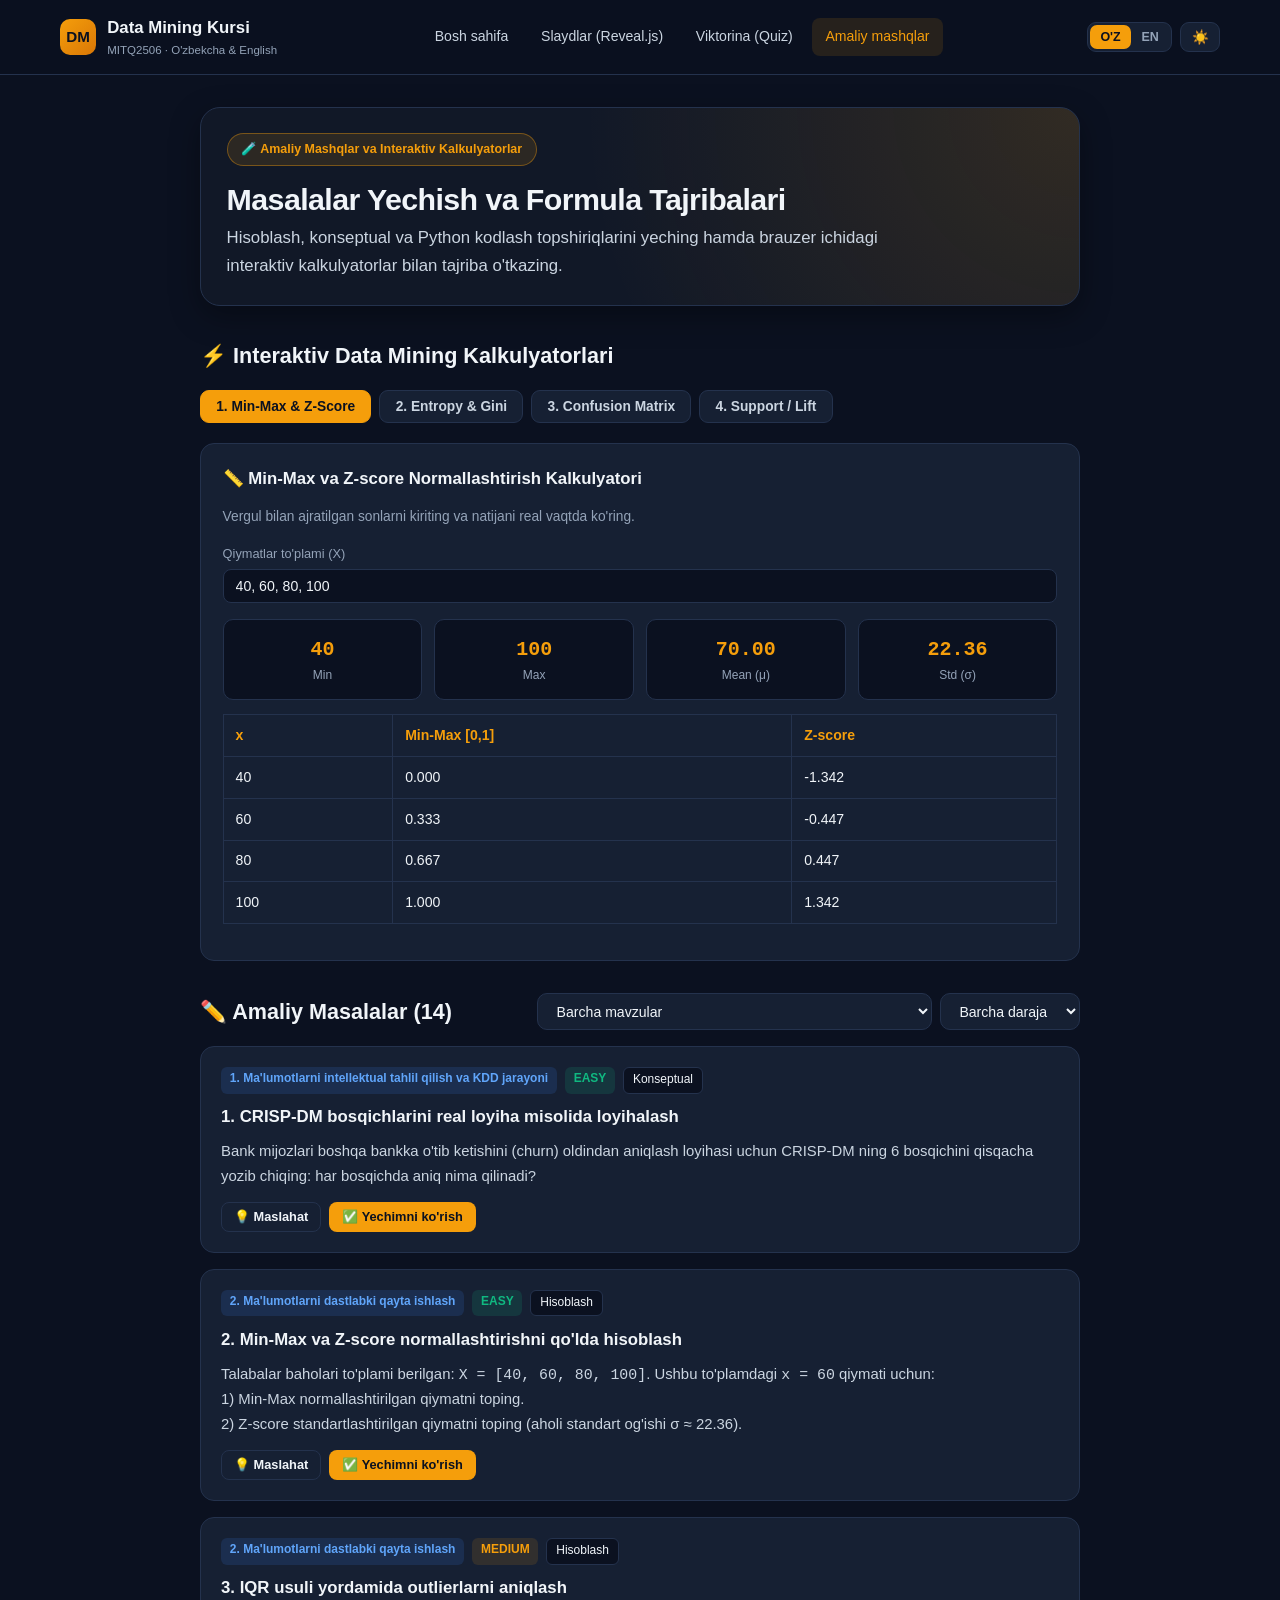
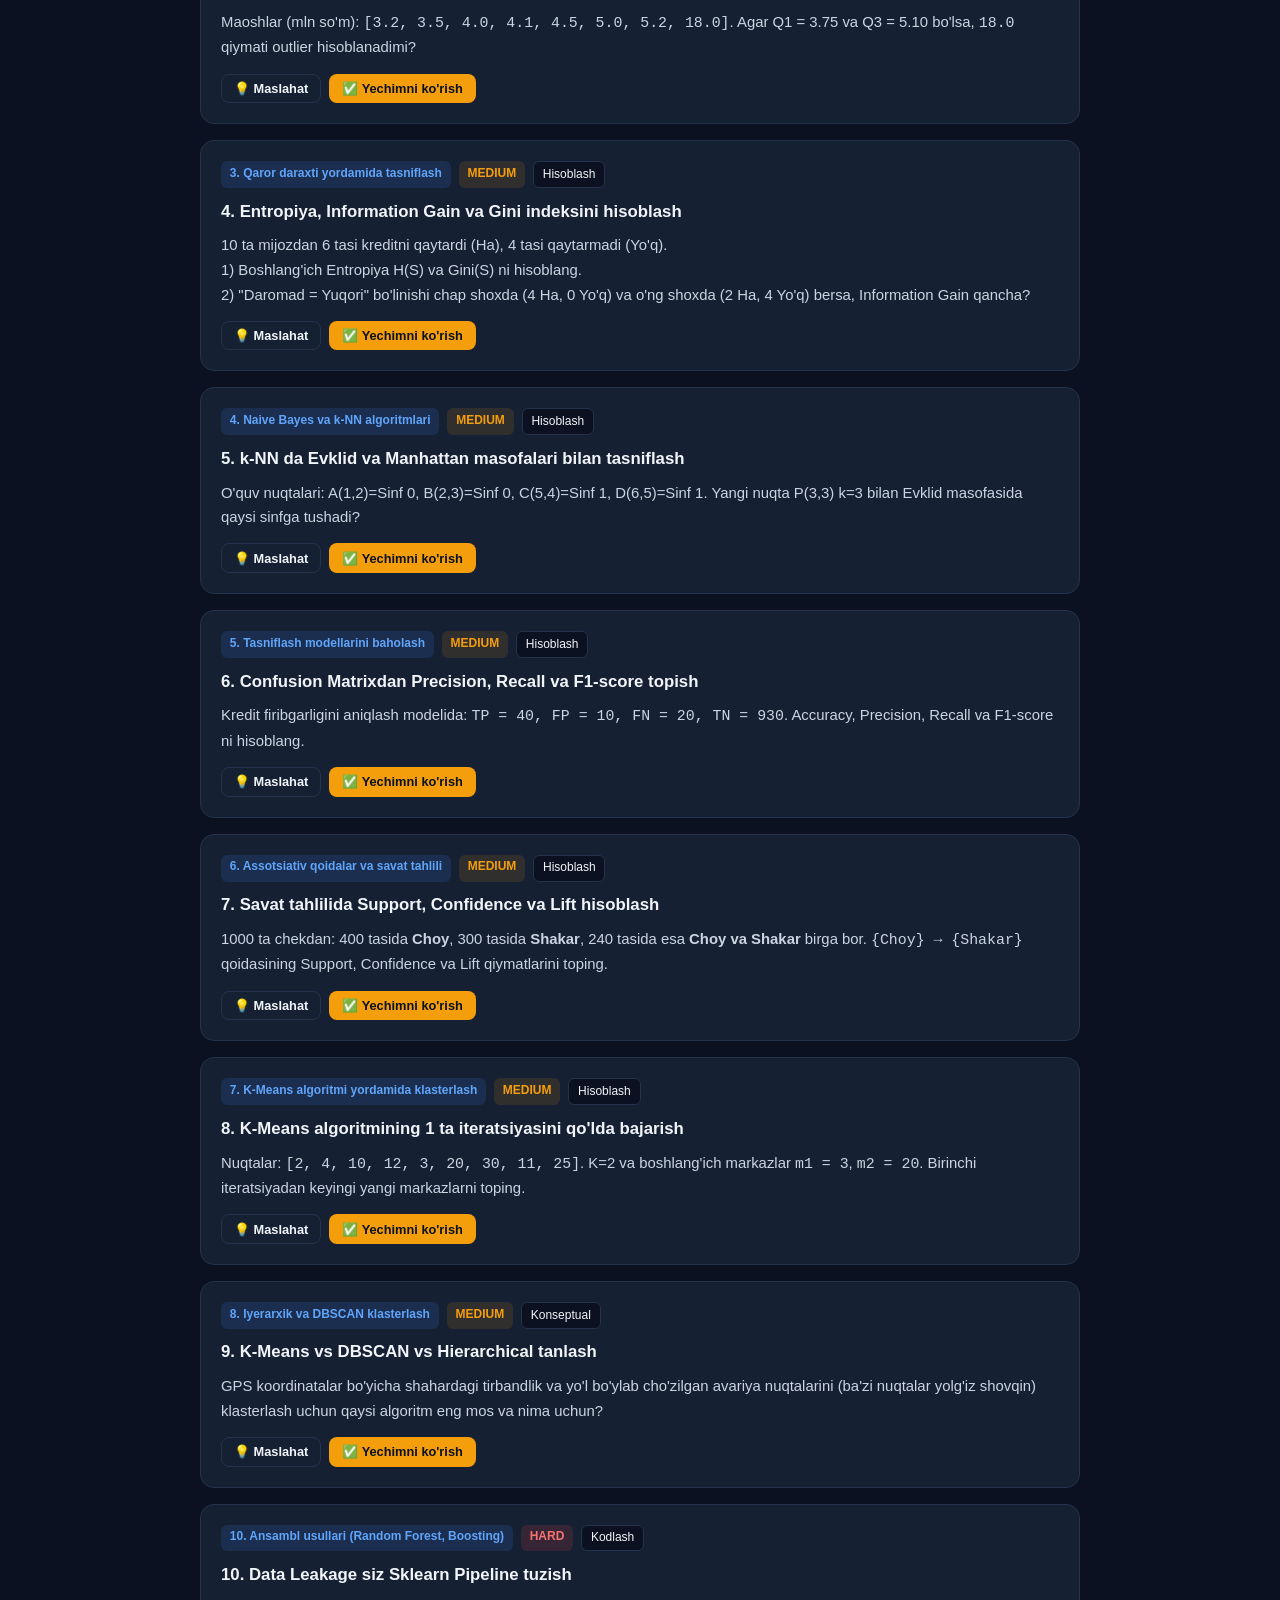
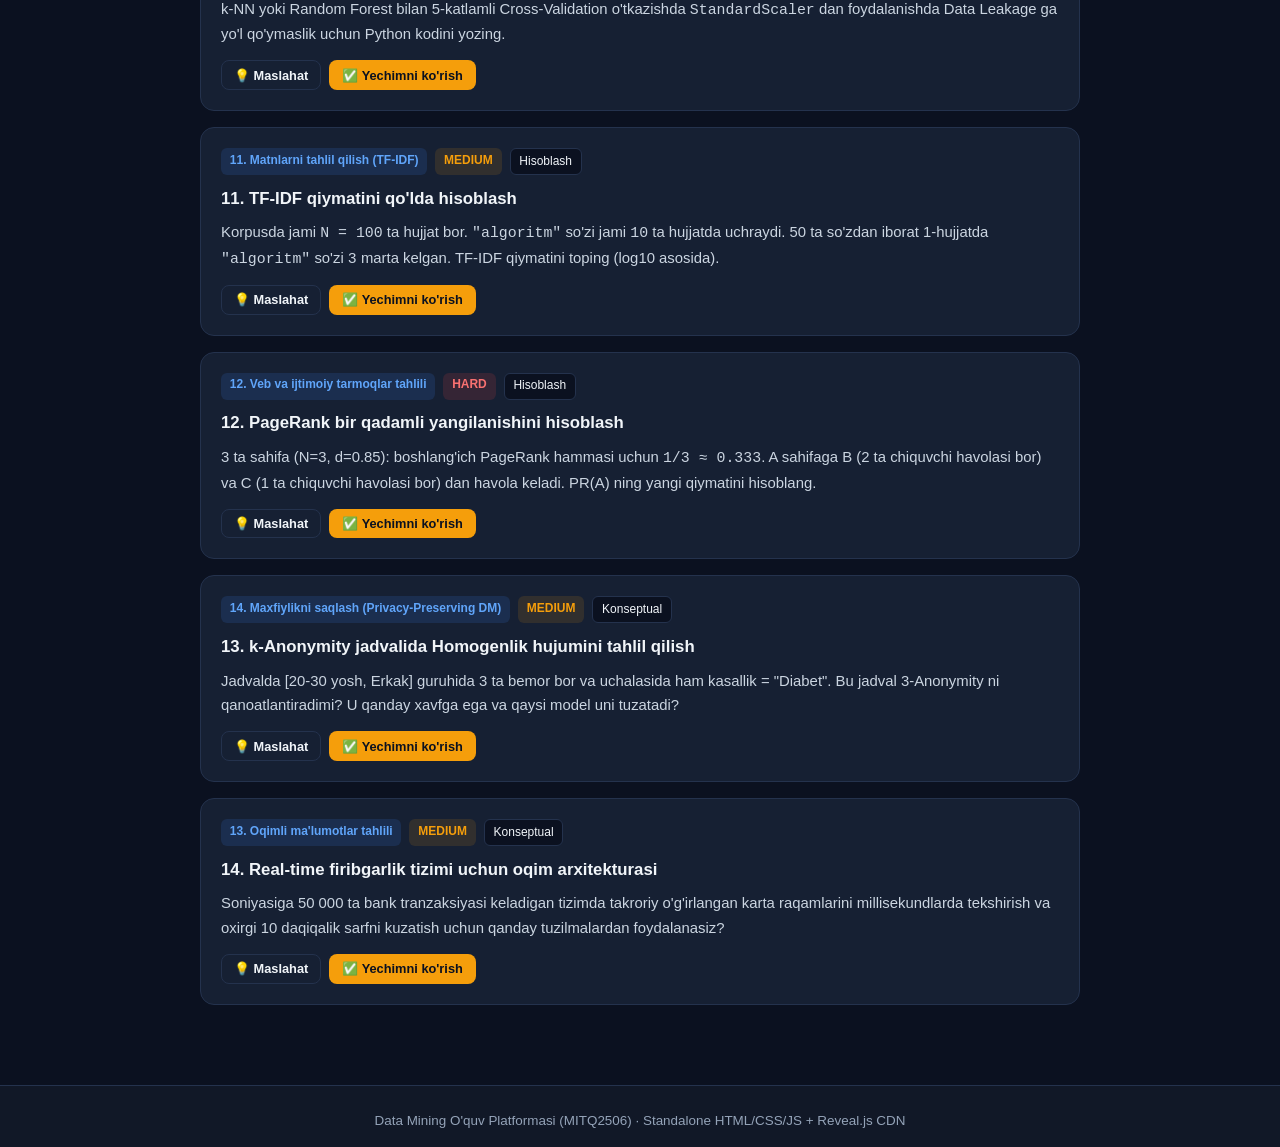
==== practice.html @ debf4caa "Initial course platform" ====
<!DOCTYPE html>
<html lang="uz">
<head>
  <meta charset="UTF-8">
  <meta name="viewport" content="width=device-width, initial-scale=1.0">
  <title>Practice & Calculators — Data Mining Course</title>
  <link rel="stylesheet" href="css/styles.css">
</head>
<body>
  <header class="site-header" id="site-header"></header>
  <main class="container narrow-container" id="practice-root"></main>
  <footer class="site-footer" id="site-footer"></footer>

  <script src="js/i18n.js"></script>
  <script src="js/data-topics-1.js"></script>
  <script src="js/data-topics-2.js"></script>
  <script src="js/data-topics-3.js"></script>
  <script src="js/data-practice.js"></script>
  <script src="js/practice-engine.js"></script>
  <script src="js/app.js"></script>
</body>
</html>
---- css/styles.css ----
:root {
  --bg-primary: #0b1120;
  --bg-secondary: #111827;
  --bg-card: #162033;
  --bg-card-hover: #1c2942;
  --bg-code: #080d18;
  --border-color: #24324d;
  --border-accent: rgba(245, 158, 11, 0.38);
  --text-primary: #f1f5f9;
  --text-secondary: #cbd5e1;
  --text-muted: #94a3b8;
  --accent: #f59e0b;
  --accent-hover: #fbbf24;
  --accent-soft: rgba(245, 158, 11, 0.12);
  --emerald: #10b981;
  --emerald-soft: rgba(16, 185, 129, 0.14);
  --red: #ef4444;
  --red-soft: rgba(239, 68, 68, 0.14);
  --blue: #3b82f6;
  --blue-soft: rgba(59, 130, 246, 0.14);
  --shadow: 0 10px 30px rgba(0, 0, 0, 0.35);
  --radius: 14px;
  --font-sans: 'Inter', -apple-system, BlinkMacSystemFont, 'Segoe UI', Roboto, sans-serif;
  --font-mono: 'JetBrains Mono', 'Fira Code', Consolas, monospace;
}

[data-theme="light"] {
  --bg-primary: #f8fafc;
  --bg-secondary: #ffffff;
  --bg-card: #ffffff;
  --bg-card-hover: #f1f5f9;
  --bg-code: #0f172a;
  --border-color: #e2e8f0;
  --border-accent: rgba(217, 119, 6, 0.45);
  --text-primary: #0f172a;
  --text-secondary: #334155;
  --text-muted: #64748b;
  --accent: #d97706;
  --accent-hover: #b45309;
  --accent-soft: rgba(217, 119, 6, 0.1);
  --shadow: 0 8px 24px rgba(15, 23, 42, 0.08);
}

*, *::before, *::after {
  box-sizing: border-box;
}

html {
  scroll-behavior: smooth;
}

body {
  margin: 0;
  font-family: var(--font-sans);
  background-color: var(--bg-primary);
  color: var(--text-primary);
  line-height: 1.65;
  min-height: 100vh;
  display: flex;
  flex-direction: column;
}

a {
  color: var(--accent);
  text-decoration: none;
}

a:hover {
  text-decoration: underline;
}

/* Header & Navigation */
.site-header {
  position: sticky;
  top: 0;
  z-index: 50;
  background: rgba(11, 17, 32, 0.9);
  backdrop-filter: blur(12px);
  border-bottom: 1px solid var(--border-color);
}

[data-theme="light"] .site-header {
  background: rgba(255, 255, 255, 0.92);
}

.header-inner {
  max-width: 1200px;
  margin: 0 auto;
  padding: 0.85rem 1.25rem;
  display: flex;
  align-items: center;
  justify-content: space-between;
  gap: 1rem;
  flex-wrap: wrap;
}

.brand {
  display: flex;
  align-items: center;
  gap: 0.7rem;
  color: var(--text-primary);
  font-weight: 700;
  font-size: 1.05rem;
  text-decoration: none !important;
}

.brand-badge {
  width: 36px;
  height: 36px;
  border-radius: 10px;
  background: linear-gradient(135deg, #f59e0b, #d97706);
  color: #0b1120;
  display: grid;
  place-items: center;
  font-weight: 800;
  font-size: 0.95rem;
}

.brand-sub {
  display: block;
  font-size: 0.72rem;
  font-weight: 500;
  color: var(--text-muted);
}

.nav-links {
  display: flex;
  align-items: center;
  gap: 0.35rem;
  flex-wrap: wrap;
}

.nav-link {
  padding: 0.45rem 0.85rem;
  border-radius: 8px;
  font-size: 0.88rem;
  font-weight: 500;
  color: var(--text-secondary);
  transition: background 0.18s, color 0.18s;
  text-decoration: none !important;
}

.nav-link:hover,
.nav-link.active {
  background: var(--accent-soft);
  color: var(--accent);
}

.header-controls {
  display: flex;
  align-items: center;
  gap: 0.5rem;
}

.lang-toggle {
  display: inline-flex;
  background: var(--bg-card);
  border: 1px solid var(--border-color);
  border-radius: 9px;
  padding: 2px;
}

.lang-btn {
  border: none;
  background: transparent;
  color: var(--text-muted);
  font-size: 0.78rem;
  font-weight: 600;
  padding: 0.32rem 0.65rem;
  border-radius: 7px;
  cursor: pointer;
  transition: all 0.15s;
}

.lang-btn.active {
  background: var(--accent);
  color: #0b1120;
}

.icon-btn {
  background: var(--bg-card);
  border: 1px solid var(--border-color);
  color: var(--text-primary);
  border-radius: 9px;
  padding: 0.38rem 0.65rem;
  font-size: 0.85rem;
  cursor: pointer;
  transition: border-color 0.18s;
}

.icon-btn:hover {
  border-color: var(--accent);
}

/* Main container */
.container {
  max-width: 1200px;
  width: 100%;
  margin: 0 auto;
  padding: 2rem 1.25rem 4rem;
  flex: 1;
}

.narrow-container {
  max-width: 920px;
}

/* Hero */
.hero {
  background: radial-gradient(circle at top right, rgba(245, 158, 11, 0.14), transparent 55%),
              var(--bg-secondary);
  border: 1px solid var(--border-color);
  border-radius: 20px;
  padding: 2.25rem;
  margin-bottom: 2rem;
  box-shadow: var(--shadow);
}

.pill {
  display: inline-flex;
  align-items: center;
  gap: 0.4rem;
  font-size: 0.78rem;
  font-weight: 600;
  color: var(--accent);
  background: var(--accent-soft);
  border: 1px solid var(--border-accent);
  padding: 0.3rem 0.85rem;
  border-radius: 999px;
  margin-bottom: 1rem;
}

.hero h1 {
  margin: 0 0 0.65rem;
  font-size: clamp(1.85rem, 3.6vw, 2.75rem);
  line-height: 1.18;
  letter-spacing: -0.02em;
}

.hero h1 span {
  color: var(--accent);
}

.hero-subtitle {
  color: var(--text-secondary);
  font-size: 1.05rem;
  max-width: 720px;
  margin: 0 0 0.5rem;
}

.hero-meta {
  color: var(--text-muted);
  font-size: 0.86rem;
  margin-bottom: 1.5rem;
}

.hero-actions {
  display: flex;
  flex-wrap: wrap;
  gap: 0.75rem;
  margin-bottom: 1.75rem;
}

.btn {
  display: inline-flex;
  align-items: center;
  justify-content: center;
  gap: 0.45rem;
  padding: 0.62rem 1.15rem;
  border-radius: 10px;
  font-weight: 600;
  font-size: 0.9rem;
  border: 1px solid transparent;
  cursor: pointer;
  transition: transform 0.12s, background 0.18s, border-color 0.18s;
  text-decoration: none !important;
}

.btn:hover {
  transform: translateY(-1px);
}

.btn-primary {
  background: var(--accent);
  color: #0b1120;
}

.btn-primary:hover {
  background: var(--accent-hover);
}

.btn-secondary {
  background: var(--bg-card);
  color: var(--text-primary);
  border-color: var(--border-color);
}

.btn-secondary:hover {
  border-color: var(--accent);
  color: var(--accent);
}

.btn-emerald {
  background: var(--emerald-soft);
  color: var(--emerald);
  border-color: rgba(16, 185, 129, 0.35);
}

.btn-sm {
  padding: 0.4rem 0.75rem;
  font-size: 0.8rem;
  border-radius: 8px;
}

/* Stats & Progress */
.stats-grid {
  display: grid;
  grid-template-columns: repeat(auto-fit, minmax(150px, 1fr));
  gap: 0.85rem;
  margin-bottom: 1.25rem;
}

.stat-card {
  background: var(--bg-card);
  border: 1px solid var(--border-color);
  border-radius: var(--radius);
  padding: 1rem;
  text-align: center;
}

.stat-value {
  font-size: 1.6rem;
  font-weight: 800;
  color: var(--accent);
  line-height: 1.2;
}

.stat-label {
  font-size: 0.8rem;
  color: var(--text-muted);
  margin-top: 0.2rem;
}

.progress-box {
  background: var(--bg-card);
  border: 1px solid var(--border-color);
  border-radius: var(--radius);
  padding: 1rem 1.25rem;
}

.progress-header {
  display: flex;
  justify-content: space-between;
  align-items: center;
  font-size: 0.86rem;
  font-weight: 600;
  margin-bottom: 0.55rem;
}

.progress-track {
  width: 100%;
  height: 10px;
  border-radius: 999px;
  background: var(--bg-primary);
  overflow: hidden;
  border: 1px solid var(--border-color);
}

.progress-fill {
  height: 100%;
  background: linear-gradient(90deg, #f59e0b, #10b981);
  border-radius: 999px;
  transition: width 0.35s ease;
}

/* Filter bar */
.section-header {
  display: flex;
  align-items: center;
  justify-content: space-between;
  gap: 1rem;
  flex-wrap: wrap;
  margin: 2rem 0 1rem;
}

.section-title {
  margin: 0;
  font-size: 1.35rem;
  font-weight: 700;
}

.search-input {
  background: var(--bg-card);
  border: 1px solid var(--border-color);
  color: var(--text-primary);
  padding: 0.52rem 0.9rem;
  border-radius: 10px;
  font-size: 0.88rem;
  min-width: 240px;
}

.search-input:focus {
  outline: none;
  border-color: var(--accent);
}

/* Topics Grid */
.topics-grid {
  display: grid;
  grid-template-columns: repeat(auto-fill, minmax(340px, 1fr));
  gap: 1rem;
}

.topic-card {
  background: var(--bg-card);
  border: 1px solid var(--border-color);
  border-radius: var(--radius);
  padding: 1.2rem;
  display: flex;
  flex-direction: column;
  gap: 0.85rem;
  transition: border-color 0.2s, transform 0.15s, background 0.2s;
}

.topic-card:hover {
  border-color: var(--border-accent);
  background: var(--bg-card-hover);
  transform: translateY(-2px);
}

.topic-card-top {
  display: flex;
  align-items: flex-start;
  gap: 0.9rem;
}

.topic-num {
  width: 42px;
  height: 42px;
  flex-shrink: 0;
  border-radius: 10px;
  display: grid;
  place-items: center;
  font-weight: 800;
  font-size: 1rem;
  background: var(--accent-soft);
  color: var(--accent);
  border: 1px solid var(--border-accent);
}

.topic-num.done {
  background: var(--emerald-soft);
  color: var(--emerald);
  border-color: rgba(16, 185, 129, 0.4);
}

.topic-title {
  font-weight: 700;
  font-size: 1rem;
  line-height: 1.3;
  color: var(--text-primary);
}

.topic-subtitle {
  font-size: 0.78rem;
  color: var(--text-muted);
  margin-top: 0.2rem;
}

.topic-desc {
  font-size: 0.86rem;
  color: var(--text-secondary);
  margin: 0;
}

.topic-meta {
  display: flex;
  flex-wrap: wrap;
  gap: 0.5rem;
  font-size: 0.76rem;
  color: var(--text-muted);
}

.tag {
  background: var(--bg-primary);
  border: 1px solid var(--border-color);
  padding: 0.16rem 0.55rem;
  border-radius: 6px;
}

.topic-actions {
  display: flex;
  flex-wrap: wrap;
  gap: 0.5rem;
  margin-top: auto;
  padding-top: 0.5rem;
  border-top: 1px solid var(--border-color);
}

/* Info Grid (Prerequisites & Rubric) */
.info-grid {
  display: grid;
  grid-template-columns: repeat(auto-fit, minmax(290px, 1fr));
  gap: 1rem;
  margin-top: 2rem;
}

.panel {
  background: var(--bg-card);
  border: 1px solid var(--border-color);
  border-radius: var(--radius);
  padding: 1.35rem;
}

.panel h3 {
  margin-top: 0;
  font-size: 1.05rem;
  margin-bottom: 0.85rem;
}

/* Topic Page Layout */
.topic-layout {
  display: grid;
  grid-template-columns: 260px 1fr;
  gap: 1.75rem;
  align-items: start;
}

@media (max-width: 900px) {
  .topic-layout {
    grid-template-columns: 1fr;
  }
}

.sidebar {
  position: sticky;
  top: 76px;
  background: var(--bg-card);
  border: 1px solid var(--border-color);
  border-radius: var(--radius);
  padding: 1rem;
  max-height: calc(100vh - 96px);
  overflow-y: auto;
}

.sidebar-title {
  font-size: 0.78rem;
  text-transform: uppercase;
  letter-spacing: 0.06em;
  color: var(--text-muted);
  margin-bottom: 0.6rem;
  font-weight: 700;
}

.sidebar-item {
  display: flex;
  align-items: center;
  gap: 0.55rem;
  padding: 0.45rem 0.6rem;
  border-radius: 8px;
  font-size: 0.82rem;
  color: var(--text-secondary);
  text-decoration: none !important;
  margin-bottom: 0.2rem;
}

.sidebar-item:hover {
  background: var(--bg-card-hover);
  color: var(--text-primary);
}

.sidebar-item.active {
  background: var(--accent-soft);
  color: var(--accent);
  font-weight: 600;
}

/* Lecture Article */
.lecture-card {
  background: var(--bg-secondary);
  border: 1px solid var(--border-color);
  border-radius: 18px;
  padding: 2rem;
  margin-bottom: 1.5rem;
}

.lecture-section {
  padding-bottom: 1.4rem;
  margin-bottom: 1.4rem;
  border-bottom: 1px solid var(--border-color);
}

.lecture-section:last-child {
  border-bottom: none;
  margin-bottom: 0;
  padding-bottom: 0;
}

.lecture-section h2 {
  font-size: 1.25rem;
  color: var(--accent);
  margin: 0 0 0.75rem;
}

.lecture-section h3 {
  font-size: 1.02rem;
  margin: 1rem 0 0.45rem;
}

.formula-box {
  background: var(--bg-code);
  color: #fde68a;
  border: 1px solid var(--border-accent);
  border-radius: 10px;
  padding: 0.75rem 1rem;
  font-family: var(--font-mono);
  font-size: 0.92rem;
  margin: 0.75rem 0;
  overflow-x: auto;
}

.callout {
  background: var(--blue-soft);
  border-left: 4px solid var(--blue);
  padding: 0.85rem 1rem;
  border-radius: 0 10px 10px 0;
  margin: 0.9rem 0;
  font-size: 0.92rem;
}

.callout.warn {
  background: var(--accent-soft);
  border-left-color: var(--accent);
}

/* Tables */
.data-table-wrap {
  overflow-x: auto;
  margin: 0.9rem 0;
}

table.data-table {
  width: 100%;
  border-collapse: collapse;
  font-size: 0.88rem;
}

table.data-table th,
table.data-table td {
  border: 1px solid var(--border-color);
  padding: 0.55rem 0.75rem;
  text-align: left;
}

table.data-table th {
  background: var(--bg-card);
  color: var(--accent);
  font-weight: 600;
}

/* Code Block */
.code-wrap {
  background: var(--bg-code);
  border: 1px solid var(--border-color);
  border-radius: 12px;
  overflow: hidden;
  margin: 1rem 0;
}

.code-header {
  display: flex;
  justify-content: space-between;
  align-items: center;
  padding: 0.5rem 0.9rem;
  background: rgba(255, 255, 255, 0.04);
  border-bottom: 1px solid var(--border-color);
  font-size: 0.78rem;
  color: #94a3b8;
  font-family: var(--font-mono);
}

.code-wrap pre {
  margin: 0;
  padding: 1rem;
  overflow-x: auto;
  font-family: var(--font-mono);
  font-size: 0.84rem;
  line-height: 1.55;
  color: #e2e8f0;
}

/* Quiz Engine */
.quiz-box {
  background: var(--bg-secondary);
  border: 1px solid var(--border-color);
  border-radius: 18px;
  padding: 1.5rem;
  margin-bottom: 1.5rem;
}

.quiz-header {
  display: flex;
  justify-content: space-between;
  align-items: center;
  flex-wrap: wrap;
  gap: 0.75rem;
  padding-bottom: 1rem;
  margin-bottom: 1.25rem;
  border-bottom: 1px solid var(--border-color);
}

.quiz-question {
  background: var(--bg-card);
  border: 1px solid var(--border-color);
  border-radius: 12px;
  padding: 1.15rem;
  margin-bottom: 1rem;
}

.quiz-q-title {
  font-weight: 600;
  margin-bottom: 0.8rem;
  font-size: 0.96rem;
}

.quiz-options {
  display: grid;
  gap: 0.5rem;
}

.quiz-option {
  width: 100%;
  text-align: left;
  padding: 0.68rem 0.9rem;
  border-radius: 9px;
  border: 1px solid var(--border-color);
  background: var(--bg-secondary);
  color: var(--text-secondary);
  font-size: 0.89rem;
  cursor: pointer;
  display: flex;
  align-items: flex-start;
  gap: 0.65rem;
  transition: border-color 0.15s, background 0.15s;
}

.quiz-option:hover:not(:disabled) {
  border-color: var(--accent);
  color: var(--text-primary);
}

.quiz-option.correct {
  border-color: var(--emerald);
  background: var(--emerald-soft);
  color: var(--text-primary);
}

.quiz-option.wrong {
  border-color: var(--red);
  background: var(--red-soft);
  color: var(--text-primary);
}

.opt-letter {
  font-family: var(--font-mono);
  font-weight: 700;
  font-size: 0.78rem;
  padding: 0.12rem 0.45rem;
  border-radius: 5px;
  background: var(--bg-primary);
  color: var(--accent);
  flex-shrink: 0;
}

.quiz-feedback {
  margin-top: 0.65rem;
  padding: 0.6rem 0.8rem;
  border-radius: 8px;
  font-size: 0.83rem;
}

.quiz-feedback.ok {
  background: var(--emerald-soft);
  color: var(--emerald);
}

.quiz-feedback.bad {
  background: var(--red-soft);
  color: #fca5a5;
}

[data-theme="light"] .quiz-feedback.bad {
  color: #b91c1c;
}

/* Practice & Interactive Calculators */
.tabs {
  display: flex;
  flex-wrap: wrap;
  gap: 0.5rem;
  margin-bottom: 1.25rem;
}

.tab-btn {
  padding: 0.5rem 0.95rem;
  border-radius: 9px;
  border: 1px solid var(--border-color);
  background: var(--bg-card);
  color: var(--text-secondary);
  font-size: 0.86rem;
  font-weight: 600;
  cursor: pointer;
}

.tab-btn.active {
  background: var(--accent);
  color: #0b1120;
  border-color: var(--accent);
}

.practice-card {
  background: var(--bg-card);
  border: 1px solid var(--border-color);
  border-radius: var(--radius);
  padding: 1.25rem;
  margin-bottom: 1rem;
}

.practice-meta {
  display: flex;
  flex-wrap: wrap;
  gap: 0.5rem;
  margin-bottom: 0.6rem;
  font-size: 0.75rem;
}

.badge {
  padding: 0.16rem 0.55rem;
  border-radius: 6px;
  font-weight: 600;
}

.badge-topic { background: var(--blue-soft); color: #60a5fa; }
.badge-easy { background: var(--emerald-soft); color: var(--emerald); }
.badge-medium { background: var(--accent-soft); color: var(--accent); }
.badge-hard { background: var(--red-soft); color: #f87171; }

.collapsible-body {
  display: none;
  margin-top: 0.75rem;
  padding: 0.85rem 1rem;
  border-radius: 10px;
  background: var(--bg-secondary);
  border: 1px solid var(--border-color);
  font-size: 0.89rem;
}

.collapsible-body.open {
  display: block;
}

.calc-grid {
  display: grid;
  grid-template-columns: repeat(auto-fit, minmax(220px, 1fr));
  gap: 0.9rem;
  margin: 1rem 0;
}

.input-group label {
  display: block;
  font-size: 0.8rem;
  color: var(--text-muted);
  margin-bottom: 0.3rem;
}

.input-group input,
.input-group select,
.input-group textarea {
  width: 100%;
  padding: 0.52rem 0.75rem;
  border-radius: 8px;
  border: 1px solid var(--border-color);
  background: var(--bg-primary);
  color: var(--text-primary);
  font-family: inherit;
  font-size: 0.88rem;
}

.result-grid {
  display: grid;
  grid-template-columns: repeat(auto-fit, minmax(150px, 1fr));
  gap: 0.75rem;
  margin-top: 1rem;
}

.result-box {
  background: var(--bg-primary);
  border: 1px solid var(--border-color);
  border-radius: 10px;
  padding: 0.8rem;
  text-align: center;
}

.result-box .val {
  font-size: 1.25rem;
  font-weight: 800;
  color: var(--accent);
  font-family: var(--font-mono);
}

.result-box .lbl {
  font-size: 0.75rem;
  color: var(--text-muted);
}

/* Footer */
.site-footer {
  border-top: 1px solid var(--border-color);
  background: var(--bg-secondary);
  padding: 1.5rem 1.25rem;
  text-align: center;
  font-size: 0.84rem;
  color: var(--text-muted);
}

@media (max-width: 640px) {
  .hero { padding: 1.4rem; }
  .lecture-card { padding: 1.25rem; }
  .topics-grid { grid-template-columns: 1fr; }
}
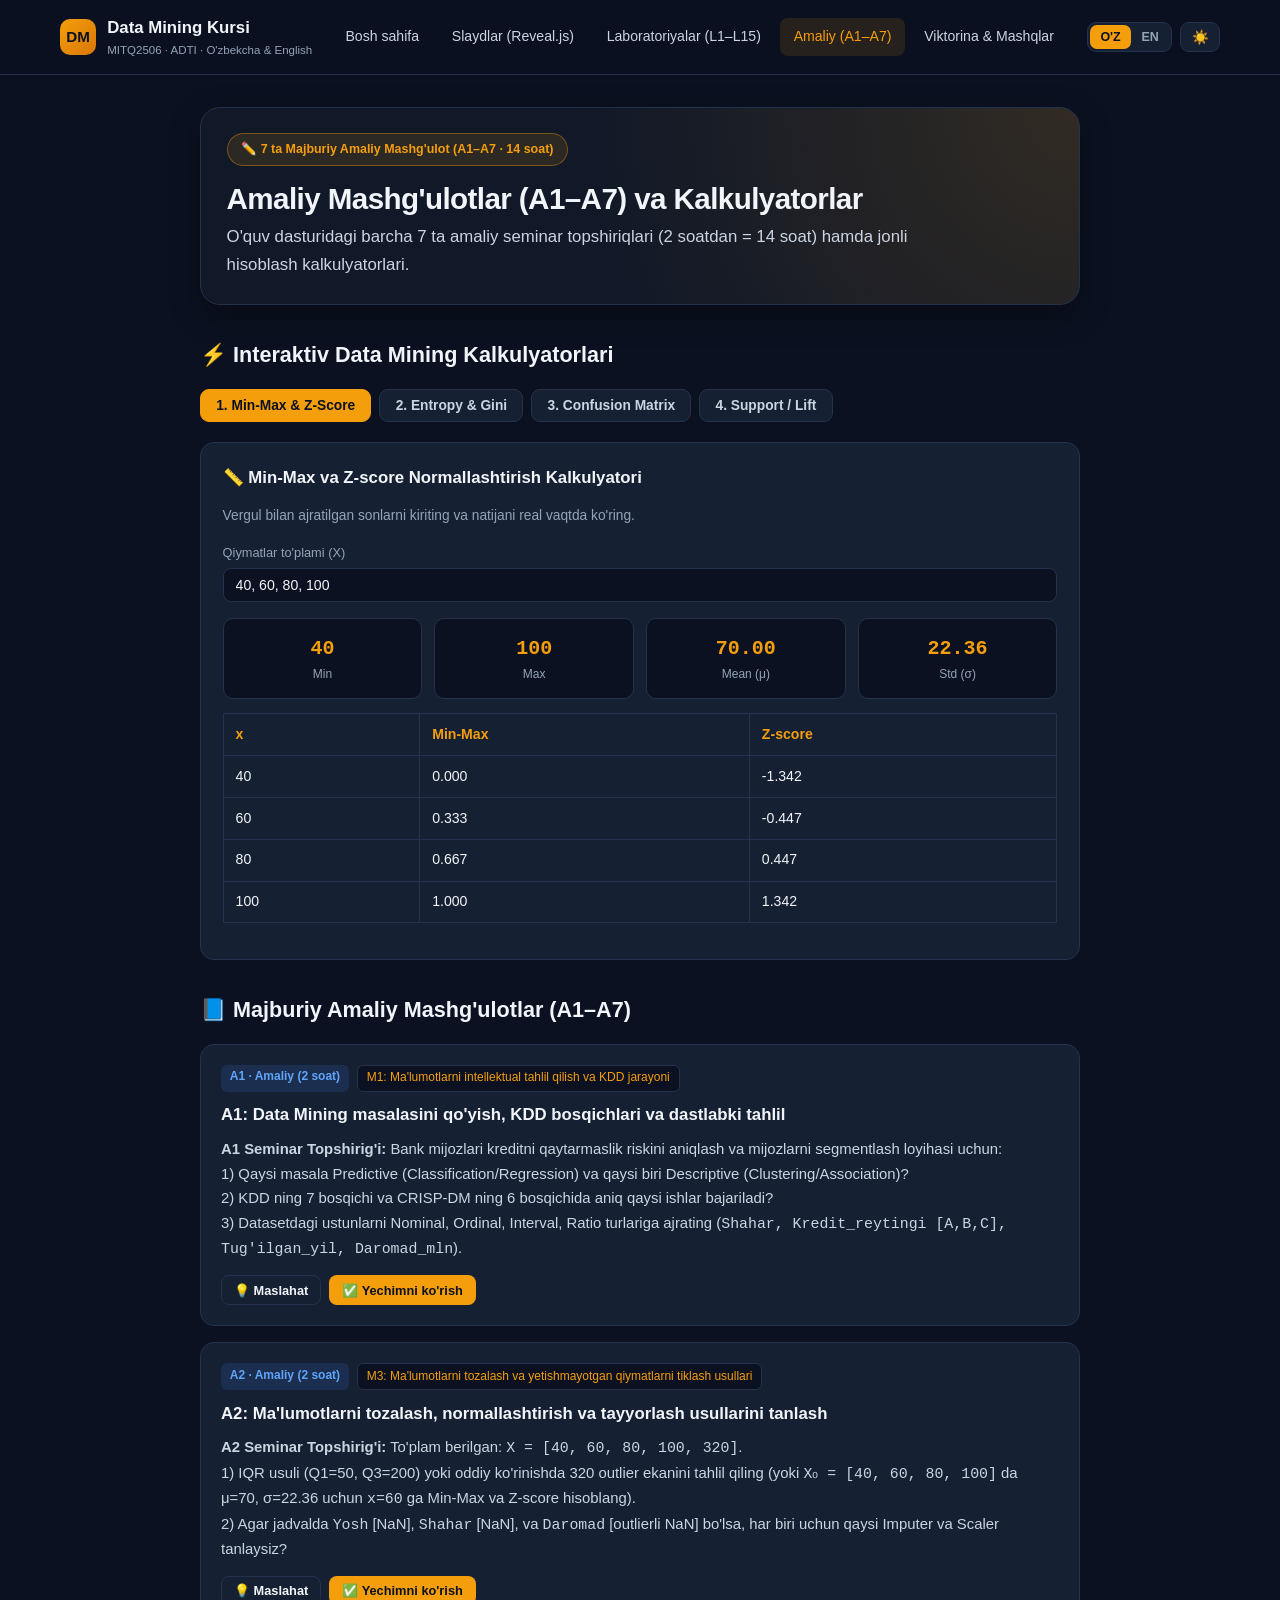
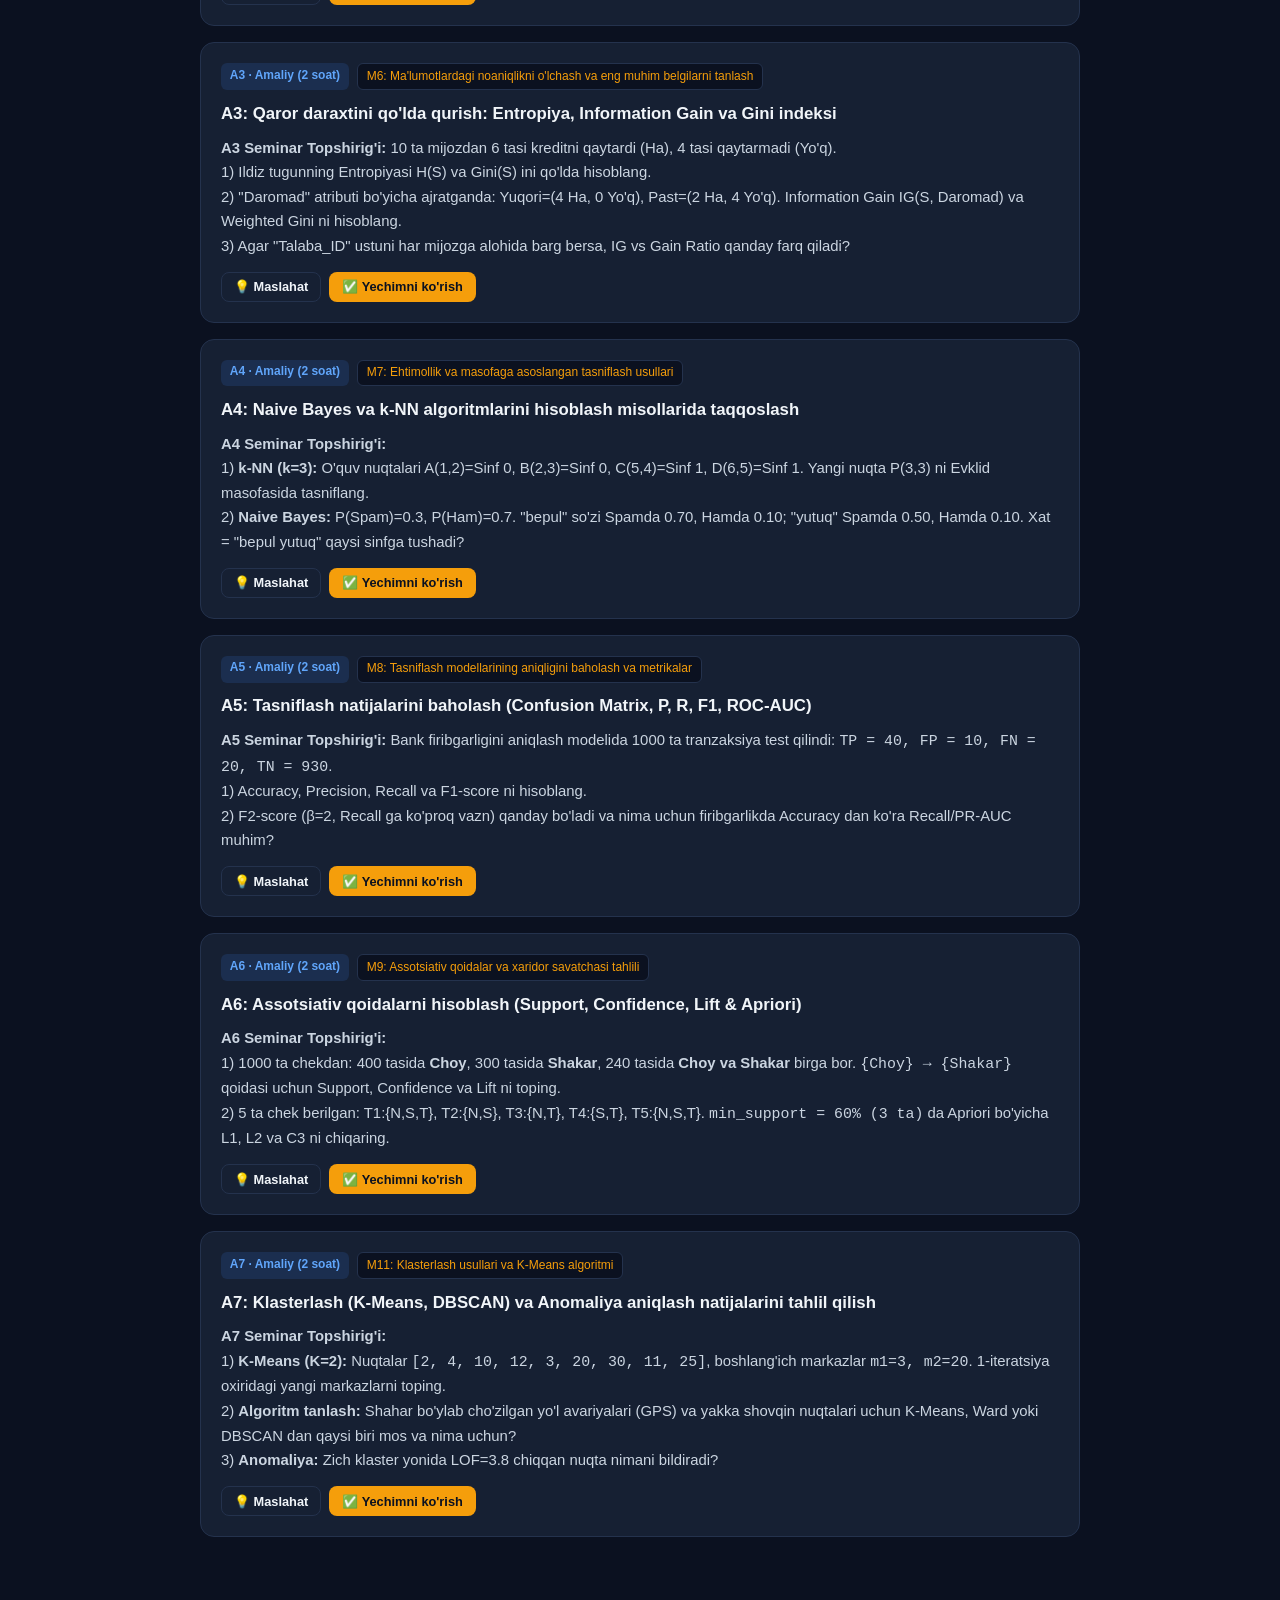
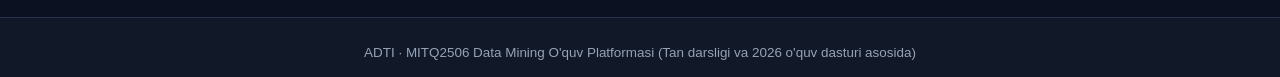
==== commit 46a691b5: "Align 1-to-1 with MITQ2506 syllabus (M1-M15, L1-L15, A1-A7, Bonus B1-B4) and Tan textbook + add Matc" ====
--- a/practice.html
+++ b/practice.html
@@ -3,7 +3,7 @@
 <head>
   <meta charset="UTF-8">
   <meta name="viewport" content="width=device-width, initial-scale=1.0">
-  <title>Practice & Calculators — Data Mining Course</title>
+  <title>Amaliy mashg'ulotlar (A1–A7) — Data Mining Course</title>
   <link rel="stylesheet" href="css/styles.css">
 </head>
 <body>
@@ -15,6 +15,9 @@
   <script src="js/data-topics-1.js"></script>
   <script src="js/data-topics-2.js"></script>
   <script src="js/data-topics-3.js"></script>
+  <script src="js/data-topics-4.js"></script>
+  <script src="js/data-topics-5.js"></script>
+  <script src="js/data-topics-bonus.js"></script>
   <script src="js/data-practice.js"></script>
   <script src="js/practice-engine.js"></script>
   <script src="js/app.js"></script>
--- a/css/styles.css
+++ b/css/styles.css
@@ -928,3 +928,143 @@
   .lecture-card { padding: 1.25rem; }
   .topics-grid { grid-template-columns: 1fr; }
 }
+
+/* Multi-step Lab & Embedded Interactive Widgets */
+.widget-wrap {
+  margin: 1rem 0;
+}
+
+.lab-step {
+  background: var(--bg-card);
+  border: 1px solid var(--border-color);
+  border-radius: 12px;
+  padding: 1rem 1.15rem;
+  margin-bottom: 1rem;
+}
+
+.lab-step-title {
+  font-weight: 700;
+  color: var(--accent);
+  margin: 0 0 0.4rem;
+  font-size: 0.98rem;
+}
+
+.discussion-box {
+  background: var(--accent-soft);
+  border: 1px solid var(--border-accent);
+  border-radius: 12px;
+  padding: 1rem 1.15rem;
+  margin: 1rem 0;
+}
+
+.katex-display {
+  overflow-x: auto;
+  overflow-y: hidden;
+  padding: 0.25rem 0;
+}
+
+/* Matching & Fill-in-the-Gap Interactive Exercises */
+.exercise-box {
+  background: var(--bg-secondary);
+  border: 1px solid var(--border-color);
+  border-radius: 18px;
+  padding: 1.5rem;
+  margin-bottom: 1.5rem;
+}
+
+.match-grid {
+  display: grid;
+  grid-template-columns: 1fr 1fr;
+  gap: 0.75rem;
+  margin-top: 0.9rem;
+}
+
+@media (max-width: 640px) {
+  .match-grid {
+    grid-template-columns: 1fr;
+  }
+}
+
+.match-col {
+  display: flex;
+  flex-direction: column;
+  gap: 0.5rem;
+}
+
+.match-btn {
+  text-align: left;
+  padding: 0.65rem 0.85rem;
+  border-radius: 9px;
+  border: 1px solid var(--border-color);
+  background: var(--bg-card);
+  color: var(--text-primary);
+  font-size: 0.86rem;
+  cursor: pointer;
+  transition: all 0.15s;
+}
+
+.match-btn.selected {
+  border-color: var(--accent);
+  background: var(--accent-soft);
+}
+
+.match-btn.matched {
+  border-color: var(--emerald);
+  background: var(--emerald-soft);
+  color: var(--emerald);
+  cursor: default;
+}
+
+.match-btn.wrong-flash {
+  border-color: var(--red);
+  background: var(--red-soft);
+}
+
+.gap-item {
+  background: var(--bg-card);
+  border: 1px solid var(--border-color);
+  border-radius: 11px;
+  padding: 0.95rem 1.1rem;
+  margin-bottom: 0.75rem;
+  font-size: 0.92rem;
+}
+
+.gap-input {
+  display: inline-block;
+  width: 155px;
+  padding: 0.25rem 0.55rem;
+  margin: 0 0.25rem;
+  border-radius: 7px;
+  border: 1px solid var(--border-accent);
+  background: var(--bg-primary);
+  color: var(--text-primary);
+  font-family: var(--font-mono);
+  font-size: 0.85rem;
+}
+
+.gap-input.ok {
+  border-color: var(--emerald);
+  background: var(--emerald-soft);
+}
+
+.gap-input.bad {
+  border-color: var(--red);
+  background: var(--red-soft);
+}
+
+.badge-bonus {
+  background: rgba(168, 85, 247, 0.16);
+  color: #c084fc;
+  border: 1px solid rgba(168, 85, 247, 0.35);
+}
+
+.sidebar-divider {
+  margin: 0.85rem 0 0.5rem;
+  padding-top: 0.75rem;
+  border-top: 1px solid var(--border-color);
+  font-size: 0.74rem;
+  text-transform: uppercase;
+  letter-spacing: 0.06em;
+  color: #c084fc;
+  font-weight: 700;
+}
